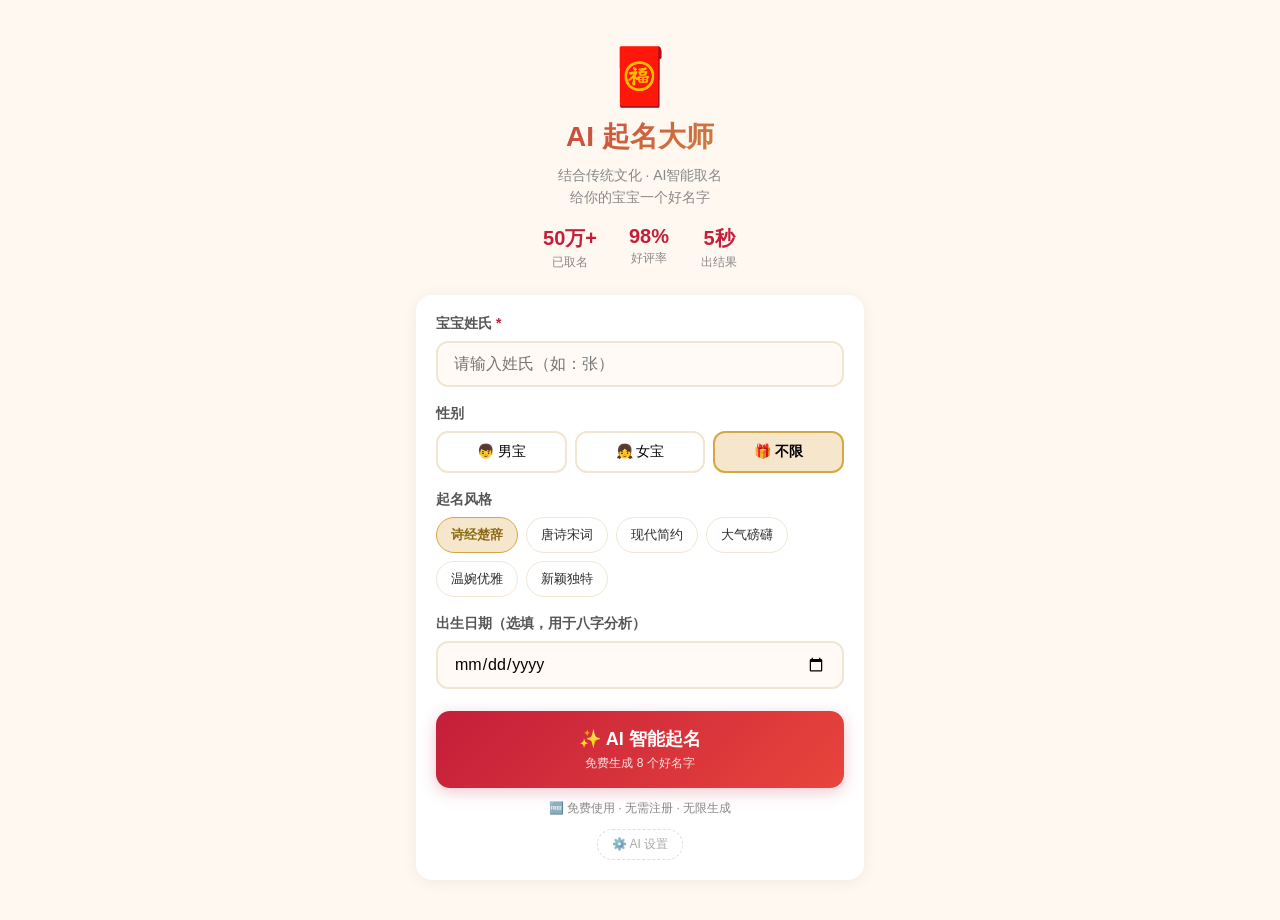
==== index.html @ 6dfb4951 "🚀 AI起名大师 - 公开部署镜像 仅包含静态文件，无敏感信息 源码仓库为私有  Co-Authored-By: Claude Opus 4.8 <noreply@anthropic.com>" ====
<!DOCTYPE html>
<html lang="zh-CN">
<head>
  <meta charset="UTF-8">
  <meta name="viewport" content="width=device-width, initial-scale=1.0, maximum-scale=1.0, user-scalable=no">
  <meta name="description" content="AI起名大师 - 基于DeepSeek大模型和传统文化的智能宝宝起名工具。结合诗经楚辞唐诗宋词，八字五行分析，免费生成寓意深刻的好名字。">
  <meta name="keywords" content="宝宝起名,AI起名,诗经起名,八字起名,免费起名,取名,名字大全,楚辞起名,五行起名">
  <title>AI起名大师 - 智能宝宝取名 | 诗经楚辞 八字五行</title>
  <link rel="stylesheet" href="style.css">
</head>
<body>
  <!-- 首页 -->
  <div id="home-screen" class="screen active">
    <div class="hero">
      <div class="hero-icon">🧧</div>
      <h1>AI 起名大师</h1>
      <p class="hero-sub">结合传统文化 · AI智能取名<br>给你的宝宝一个好名字</p>
      <div class="hero-stats">
        <div class="stat"><span class="stat-num">50万+</span><span class="stat-label">已取名</span></div>
        <div class="stat"><span class="stat-num">98%</span><span class="stat-label">好评率</span></div>
        <div class="stat"><span class="stat-num">5秒</span><span class="stat-label">出结果</span></div>
      </div>
    </div>

    <div class="form-card">
      <div class="form-group">
        <label>宝宝姓氏 <span class="required">*</span></label>
        <input type="text" id="surname" placeholder="请输入姓氏（如：张）" maxlength="2" autocomplete="off">
      </div>

      <div class="form-group">
        <label>性别</label>
        <div class="gender-toggle">
          <button class="gender-btn" data-gender="男">👦 男宝</button>
          <button class="gender-btn" data-gender="女">👧 女宝</button>
          <button class="gender-btn active" data-gender="不限">🎁 不限</button>
        </div>
      </div>

      <div class="form-group">
        <label>起名风格</label>
        <div class="style-chips">
          <span class="chip active" data-style="诗经楚辞">诗经楚辞</span>
          <span class="chip" data-style="唐诗宋词">唐诗宋词</span>
          <span class="chip" data-style="现代简约">现代简约</span>
          <span class="chip" data-style="大气磅礴">大气磅礴</span>
          <span class="chip" data-style="温婉优雅">温婉优雅</span>
          <span class="chip" data-style="新颖独特">新颖独特</span>
        </div>
      </div>

      <div class="form-group">
        <label>出生日期（选填，用于八字分析）</label>
        <input type="date" id="birthdate">
      </div>

      <button id="generate-btn" class="btn-primary">
        <span class="btn-text">✨ AI 智能起名</span>
        <span class="btn-sub">免费生成 8 个好名字</span>
      </button>

      <p class="form-note">🆓 免费使用 · 无需注册 · 无限生成</p>
      <div class="api-section">
        <button class="api-toggle" onclick="toggleApiSettings()">⚙️ AI 设置</button>
        <div class="api-settings" id="api-settings" style="display:none;">
          <p class="api-hint">接入 DeepSeek API 获得真正的 AI 起名（<a href="https://platform.deepseek.com" target="_blank">免费获取 Key</a>，¥1 可用百万次）</p>
          <input type="password" id="api-key" placeholder="粘贴 DeepSeek API Key" autocomplete="off">
          <button class="btn-save-key" onclick="saveApiKey()">保存</button>
          <span id="api-status"></span>
        </div>
      </div>
    </div>
  </div>

  <!-- 加载中 -->
  <div id="loading-screen" class="screen">
    <div class="loading-container">
      <div class="loading-spinner"></div>
      <p class="loading-text" id="loading-main-text">AI 正在翻阅典籍...</p>
      <p class="loading-sub" id="loading-sub-text">结合八字五行，为你精选好名</p>
      <div class="loading-steps">
        <span class="step done">📚 查阅典籍</span>
        <span class="step" id="step-analyze">🧮 分析八字</span>
        <span class="step" id="step-generate">✨ 生成名字</span>
      </div>
    </div>
  </div>

  <!-- 结果页 -->
  <div id="result-screen" class="screen">
    <div class="result-header">
      <button class="back-btn" onclick="goHome()">← 重新起名</button>
      <h2 id="result-title">为你精选的名字</h2>
      <p class="result-sub" id="result-info"></p>
    </div>

    <div id="name-list" class="name-list"></div>

    <div class="result-actions">
      <button class="btn-secondary" onclick="goHome()">🔄 再起一批</button>
      <button class="btn-share" onclick="shareResult()">📤 分享结果</button>
    </div>

    <!-- 升级提示 -->
    <div class="upgrade-card" id="upgrade-card">
      <div class="upgrade-icon">🔮</div>
      <h3>解锁深度分析</h3>
      <p>查看八字五行分析、名字详细典故、人生运势解读</p>
      <button class="btn-upgrade" onclick="showUpgrade()">查看详情 ¥9.9</button>
      <p style="font-size:11px;color:#999;margin-top:8px;">已有 <span id="visitor-count">0</span> 位用户使用了AI起名大师</p>
    </div>
  </div>

  <!-- 深度分析弹窗 -->
  <div id="upgrade-modal" class="modal">
    <div class="modal-content">
      <span class="modal-close" onclick="closeUpgrade()">✕</span>
      <div style="text-align:center;padding:20px 0;">
        <div style="font-size:48px;margin-bottom:12px;">🔮</div>
        <h3 style="font-size:20px;margin-bottom:8px;">深度八字分析 + 人生运势解读</h3>
        <p style="color:#888;font-size:14px;line-height:1.8;margin-bottom:20px;">
          基于出生日期的完整八字排盘<br>
          五行缺失与补救建议<br>
          名字与命运的深层关联<br>
          终身运势走向分析
        </p>
        <div style="background:#FFF8F0;border-radius:16px;padding:16px;margin-bottom:16px;">
          <p style="font-weight:700;color:#C41E3A;font-size:18px;">💰 ¥9.9/次</p>
          <p style="color:#888;font-size:12px;">微信扫码支付后截图发我，24小时内交付分析报告</p>
        </div>
        <div style="margin-bottom:16px;" id="payment-area">
          <p style="color:#888;font-size:13px;margin-bottom:12px;">📱 微信扫码支付 ¥9.9</p>
          <div id="payment-qr-container" style="text-align:center;">
            <img id="payment-qr" src="" alt="收款码" style="width:180px;border-radius:12px;box-shadow:0 2px 8px rgba(0,0,0,0.1);display:none;">
            <div id="qr-placeholder" style="border:2px dashed #F0E6D3;border-radius:16px;padding:24px;cursor:pointer;" onclick="uploadQR()">
              <p style="color:#999;font-size:14px;">📷 点击上传微信收款码</p>
              <p style="color:#CCC;font-size:11px;">仅保存在你的浏览器中，不上传服务器</p>
            </div>
          </div>
          <p style="color:#C41E3A;font-size:12px;margin-top:12px;">支付后截图联系，24小时内交付</p>
        </div>
        <button class="btn-upgrade" onclick="closeUpgrade()" style="width:100%;">我已知晓，关闭</button>
      </div>
    </div>
  </div>

  <!-- 详情弹窗 -->
  <div id="detail-modal" class="modal">
    <div class="modal-content">
      <span class="modal-close" onclick="closeDetail()">✕</span>
      <div id="detail-content"></div>
    </div>
  </div>

  <script src="app.js"></script>
</body>
</html>
---- style.css ----
/* ===== 全局 ===== */
* { margin: 0; padding: 0; box-sizing: border-box; }

:root {
  --gold: #D4A843;
  --gold-light: #F5E6CC;
  --red: #C41E3A;
  --red-light: #FFF0F0;
  --bg: #FFF8F0;
  --card: #FFFFFF;
  --text: #2D2D2D;
  --text-light: #888;
  --border: #F0E6D3;
  --shadow: 0 2px 16px rgba(0,0,0,0.06);
  --radius: 16px;
}

body {
  font-family: -apple-system, BlinkMacSystemFont, "PingFang SC", "Hiragino Sans GB", "Microsoft YaHei", sans-serif;
  background: var(--bg);
  color: var(--text);
  min-height: 100vh;
  -webkit-font-smoothing: antialiased;
}

.screen { display: none; padding: 20px 16px 40px; min-height: 100vh; }
.screen.active { display: block; }

/* ===== 首页 ===== */
.hero { text-align: center; padding: 24px 0 16px; }
.hero-icon { font-size: 56px; margin-bottom: 8px; }
.hero h1 {
  font-size: 28px;
  background: linear-gradient(135deg, #C41E3A, #D4A843);
  -webkit-background-clip: text;
  -webkit-text-fill-color: transparent;
  background-clip: text;
  margin-bottom: 8px;
}
.hero-sub { color: var(--text-light); font-size: 14px; line-height: 1.6; }

.hero-stats { display: flex; justify-content: center; gap: 32px; margin-top: 16px; }
.stat { display: flex; flex-direction: column; align-items: center; }
.stat-num { font-size: 20px; font-weight: 700; color: var(--red); }
.stat-label { font-size: 12px; color: var(--text-light); margin-top: 2px; }

/* ===== 表单 ===== */
.form-card {
  background: var(--card);
  border-radius: var(--radius);
  padding: 20px;
  box-shadow: var(--shadow);
  margin-top: 8px;
}

.form-group { margin-bottom: 18px; }
.form-group label { display: block; font-size: 14px; font-weight: 600; margin-bottom: 8px; color: #555; }
.required { color: var(--red); }

.form-group input[type="text"],
.form-group input[type="date"] {
  width: 100%;
  padding: 12px 16px;
  border: 2px solid var(--border);
  border-radius: 12px;
  font-size: 16px;
  font-family: inherit;
  background: #FFFAF5;
  transition: border-color 0.2s;
}
.form-group input:focus {
  outline: none;
  border-color: var(--gold);
  background: #FFF;
}

/* 性别选择 */
.gender-toggle { display: flex; gap: 8px; }
.gender-btn {
  flex: 1;
  padding: 10px;
  border: 2px solid var(--border);
  border-radius: 12px;
  background: #FFF;
  font-size: 14px;
  cursor: pointer;
  transition: all 0.2s;
  font-family: inherit;
}
.gender-btn.active { border-color: var(--gold); background: var(--gold-light); font-weight: 600; }
.gender-btn:hover { border-color: var(--gold); }

/* 风格标签 */
.style-chips { display: flex; flex-wrap: wrap; gap: 8px; }
.chip {
  padding: 8px 14px;
  border: 1.5px solid var(--border);
  border-radius: 20px;
  font-size: 13px;
  cursor: pointer;
  background: #FFF;
  transition: all 0.2s;
  user-select: none;
}
.chip.active { border-color: var(--gold); background: var(--gold-light); color: #8B6914; font-weight: 600; }
.chip:hover { border-color: var(--gold); }

/* 按钮 */
.btn-primary {
  width: 100%;
  padding: 16px;
  border: none;
  border-radius: 14px;
  background: linear-gradient(135deg, #C41E3A, #E8453C);
  color: #FFF;
  font-size: 18px;
  font-weight: 700;
  cursor: pointer;
  font-family: inherit;
  transition: transform 0.15s, box-shadow 0.15s;
  box-shadow: 0 4px 16px rgba(196,30,58,0.25);
  margin-top: 4px;
}
.btn-primary:active { transform: scale(0.97); }
.btn-primary:disabled { opacity: 0.6; cursor: not-allowed; transform: none; }
.btn-text { display: block; }
.btn-sub { display: block; font-size: 12px; font-weight: 400; opacity: 0.85; margin-top: 4px; }

.form-note { text-align: center; font-size: 12px; color: var(--text-light); margin-top: 12px; }

/* ===== 加载页 ===== */
.loading-container { text-align: center; padding-top: 40vh; }
.loading-spinner {
  width: 48px; height: 48px;
  border: 4px solid var(--border);
  border-top-color: var(--gold);
  border-radius: 50%;
  animation: spin 0.8s linear infinite;
  margin: 0 auto 20px;
}
@keyframes spin { to { transform: rotate(360deg); } }

.loading-text { font-size: 18px; font-weight: 600; margin-bottom: 6px; }
.loading-sub { font-size: 14px; color: var(--text-light); }
.loading-steps { display: flex; justify-content: center; gap: 16px; margin-top: 24px; font-size: 13px; }
.loading-steps .step { color: #CCC; }
.loading-steps .step.done { color: var(--gold); font-weight: 600; }
.loading-steps .step.current { color: var(--red); font-weight: 600; animation: pulse 1s infinite; }
@keyframes pulse { 0%,100%{opacity:1} 50%{opacity:0.5} }

/* ===== 结果页 ===== */
.result-header { text-align: center; padding: 16px 0; }
.back-btn {
  position: absolute; left: 16px; top: 24px;
  background: none; border: none; font-size: 14px; color: var(--text-light);
  cursor: pointer; font-family: inherit;
}
.result-header h2 { font-size: 22px; margin-bottom: 4px; }
.result-sub { font-size: 13px; color: var(--text-light); }

.name-list { margin-top: 8px; }

/* 名字卡片 */
.name-card {
  background: var(--card);
  border-radius: var(--radius);
  padding: 16px;
  margin-bottom: 12px;
  box-shadow: var(--shadow);
  cursor: pointer;
  transition: transform 0.15s;
  position: relative;
  overflow: hidden;
}
.name-card:active { transform: scale(0.98); }
.name-card.featured { border: 2px solid var(--gold); }
.name-card .featured-tag {
  position: absolute; top: 0; right: 0;
  background: var(--gold);
  color: #FFF;
  font-size: 11px;
  padding: 4px 12px;
  border-radius: 0 var(--radius) 0 12px;
  font-weight: 600;
}

.name-main { display: flex; align-items: center; gap: 12px; margin-bottom: 10px; }
.name-text { font-size: 28px; font-weight: 700; letter-spacing: 4px; }
.name-pinyin { font-size: 13px; color: var(--text-light); }

.name-tags { display: flex; gap: 6px; flex-wrap: wrap; margin-bottom: 10px; }
.tag {
  padding: 3px 10px;
  border-radius: 10px;
  font-size: 11px;
  font-weight: 600;
}
.tag-score { background: #FFF7E0; color: #B8860B; }
.tag-element { background: #F0F8FF; color: #4682B4; }
.tag-style { background: #FFF0F5; color: #C71585; }

.name-meaning { font-size: 14px; color: #666; line-height: 1.6; }
.name-source { font-size: 12px; color: #AAA; margin-top: 6px; font-style: italic; }

.name-actions { display: flex; gap: 8px; margin-top: 12px; }
.name-actions button {
  flex: 1;
  padding: 8px;
  border-radius: 10px;
  border: 1.5px solid var(--border);
  background: #FFF;
  font-size: 13px;
  cursor: pointer;
  font-family: inherit;
  transition: all 0.2s;
}
.name-actions button:hover { border-color: var(--gold); background: var(--gold-light); }

/* ===== 底部操作 ===== */
.result-actions { display: flex; gap: 10px; margin: 20px 0; }
.btn-secondary, .btn-share {
  flex: 1;
  padding: 14px;
  border-radius: 14px;
  font-size: 15px;
  font-weight: 600;
  cursor: pointer;
  font-family: inherit;
  text-align: center;
  transition: transform 0.15s;
}
.btn-secondary {
  border: 2px solid var(--border);
  background: #FFF;
  color: var(--text);
}
.btn-share {
  border: none;
  background: linear-gradient(135deg, #D4A843, #E8C96A);
  color: #FFF;
}
.btn-secondary:active, .btn-share:active { transform: scale(0.97); }

/* ===== 升级卡片 ===== */
.upgrade-card {
  background: linear-gradient(135deg, #2D2D2D, #4A3728);
  color: #FFF;
  border-radius: var(--radius);
  padding: 20px;
  text-align: center;
  margin-top: 12px;
}
.upgrade-icon { font-size: 32px; margin-bottom: 8px; }
.upgrade-card h3 { font-size: 18px; margin-bottom: 6px; }
.upgrade-card p { font-size: 13px; opacity: 0.8; margin-bottom: 14px; line-height: 1.6; }
.btn-upgrade {
  padding: 12px 32px;
  border: none;
  border-radius: 24px;
  background: var(--gold);
  color: #2D2D2D;
  font-size: 15px;
  font-weight: 700;
  cursor: pointer;
  font-family: inherit;
}

/* ===== 弹窗 ===== */
.modal {
  display: none;
  position: fixed; top: 0; left: 0; right: 0; bottom: 0;
  background: rgba(0,0,0,0.5);
  z-index: 100;
  justify-content: center;
  align-items: flex-end;
}
.modal.show { display: flex; }
.modal-content {
  background: #FFF;
  border-radius: 20px 20px 0 0;
  padding: 24px 20px 40px;
  width: 100%;
  max-height: 80vh;
  overflow-y: auto;
  position: relative;
}
.modal-close {
  position: absolute; top: 16px; right: 20px;
  font-size: 22px; color: #CCC; cursor: pointer;
  width: 32px; height: 32px;
  display: flex; align-items: center; justify-content: center;
}
.modal-close:hover { color: #666; }

/* 详细信息 */
.detail-name { font-size: 32px; font-weight: 700; text-align: center; letter-spacing: 6px; margin-bottom: 4px; }
.detail-pinyin { text-align: center; font-size: 14px; color: var(--text-light); margin-bottom: 16px; }

.detail-section { margin-bottom: 16px; }
.detail-section h4 { font-size: 15px; margin-bottom: 8px; color: #555; }
.detail-section p { font-size: 14px; line-height: 1.7; color: #666; }
.detail-grid { display: grid; grid-template-columns: 1fr 1fr; gap: 8px; }
.detail-grid .item {
  background: #FFFAF5;
  padding: 10px 14px;
  border-radius: 10px;
}
.detail-grid .item .label { font-size: 11px; color: #AAA; }
.detail-grid .item .value { font-size: 15px; font-weight: 600; margin-top: 2px; }

/* ===== Toast ===== */
.toast {
  position: fixed; top: 50%; left: 50%; transform: translate(-50%,-50%);
  background: rgba(0,0,0,0.8); color: #FFF;
  padding: 12px 24px; border-radius: 24px;
  font-size: 14px; z-index: 200;
  animation: fadeInOut 2s forwards;
}
@keyframes fadeInOut {
  0% { opacity: 0; transform: translate(-50%,-50%) scale(0.8); }
  15% { opacity: 1; transform: translate(-50%,-50%) scale(1); }
  85% { opacity: 1; }
  100% { opacity: 0; }
}

/* ===== API 设置 ===== */
.api-section { margin-top: 12px; text-align: center; }
.api-toggle {
  background: none; border: 1px dashed #DDD;
  padding: 6px 14px; border-radius: 16px;
  font-size: 12px; color: #AAA; cursor: pointer;
  font-family: inherit; transition: all 0.2s;
}
.api-toggle:hover { border-color: var(--gold); color: var(--gold); }
.api-toggle.active { border-color: #4CAF50; color: #4CAF50; }
.api-settings {
  background: #FFFAF5; border-radius: 12px;
  padding: 12px; margin-top: 8px; text-align: left;
}
.api-hint { font-size: 12px; color: #888; margin-bottom: 8px; line-height: 1.6; }
.api-hint a { color: var(--gold); }
.api-settings input {
  width: 100%; padding: 10px 12px;
  border: 1.5px solid var(--border); border-radius: 10px;
  font-size: 13px; font-family: inherit; margin-bottom: 8px;
}
.api-settings input:focus { outline: none; border-color: var(--gold); }
.btn-save-key {
  padding: 8px 20px; border: none; border-radius: 10px;
  background: var(--gold); color: #FFF; font-weight: 600;
  cursor: pointer; font-family: inherit; font-size: 13px;
}
#api-status { font-size: 12px; margin-left: 8px; }
#api-status.success { color: #4CAF50; }
#api-status.error { color: #C41E3A; }

/* ===== 响应式 ===== */
@media (min-width: 480px) {
  body { max-width: 480px; margin: 0 auto; }
}
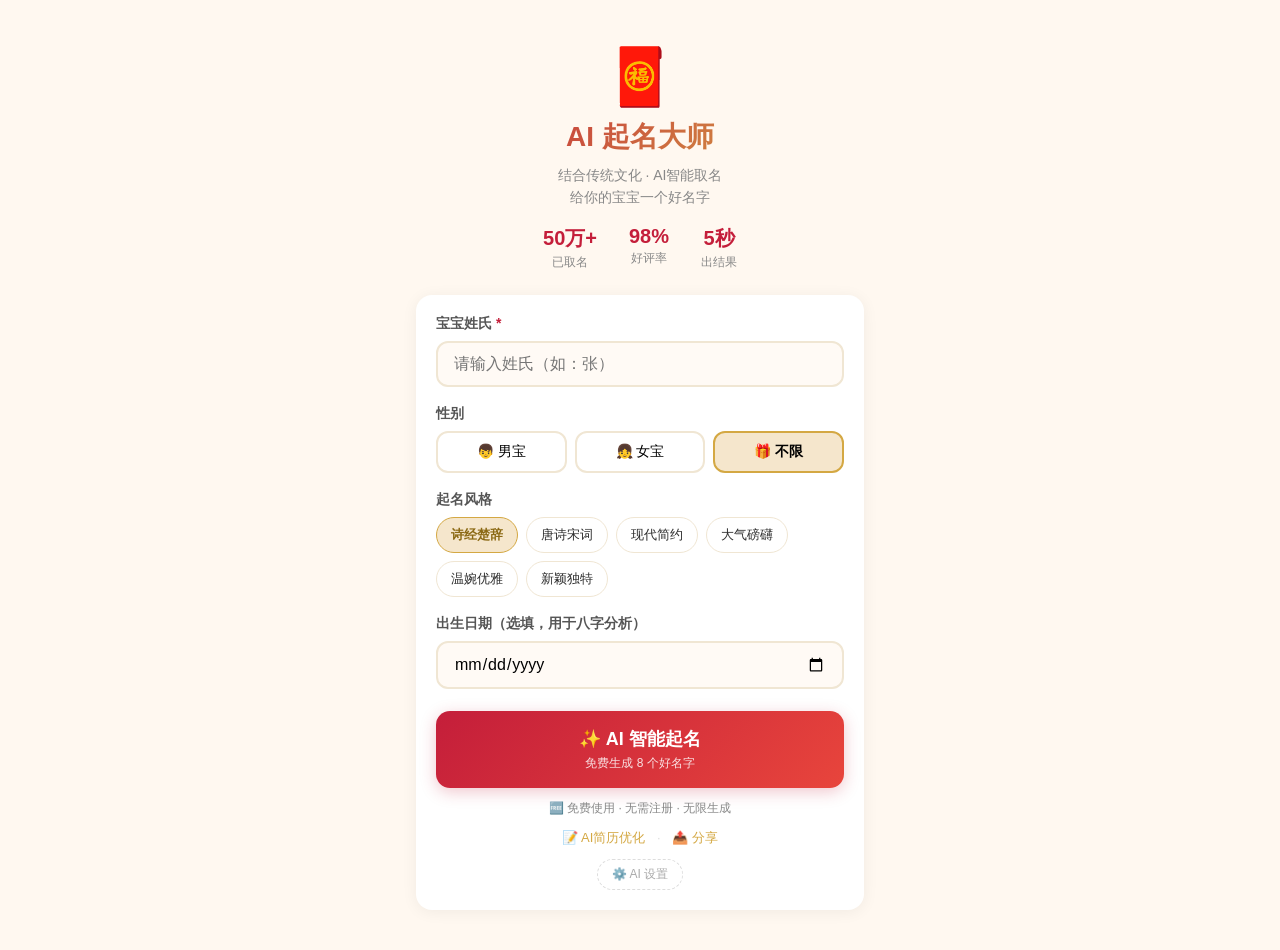
==== commit 6fe115db: "🔗 工具互链 (sync)" ====
--- a/index.html
+++ b/index.html
@@ -60,6 +60,11 @@
       </button>
 
       <p class="form-note">🆓 免费使用 · 无需注册 · 无限生成</p>
+      <div class="tool-links">
+        <a href="/resume/">📝 AI简历优化</a>
+        <span>·</span>
+        <a href="javascript:share()">📤 分享</a>
+      </div>
       <div class="api-section">
         <button class="api-toggle" onclick="toggleApiSettings()">⚙️ AI 设置</button>
         <div class="api-settings" id="api-settings" style="display:none;">
--- a/style.css
+++ b/style.css
@@ -354,6 +354,11 @@
 #api-status.success { color: #4CAF50; }
 #api-status.error { color: #C41E3A; }
 
+/* ===== 工具链接 ===== */
+.tool-links { text-align: center; margin-top: 12px; font-size: 13px; }
+.tool-links a { color: var(--gold); text-decoration: none; }
+.tool-links span { color: #DDD; margin: 0 8px; }
+
 /* ===== 响应式 ===== */
 @media (min-width: 480px) {
   body { max-width: 480px; margin: 0 auto; }
